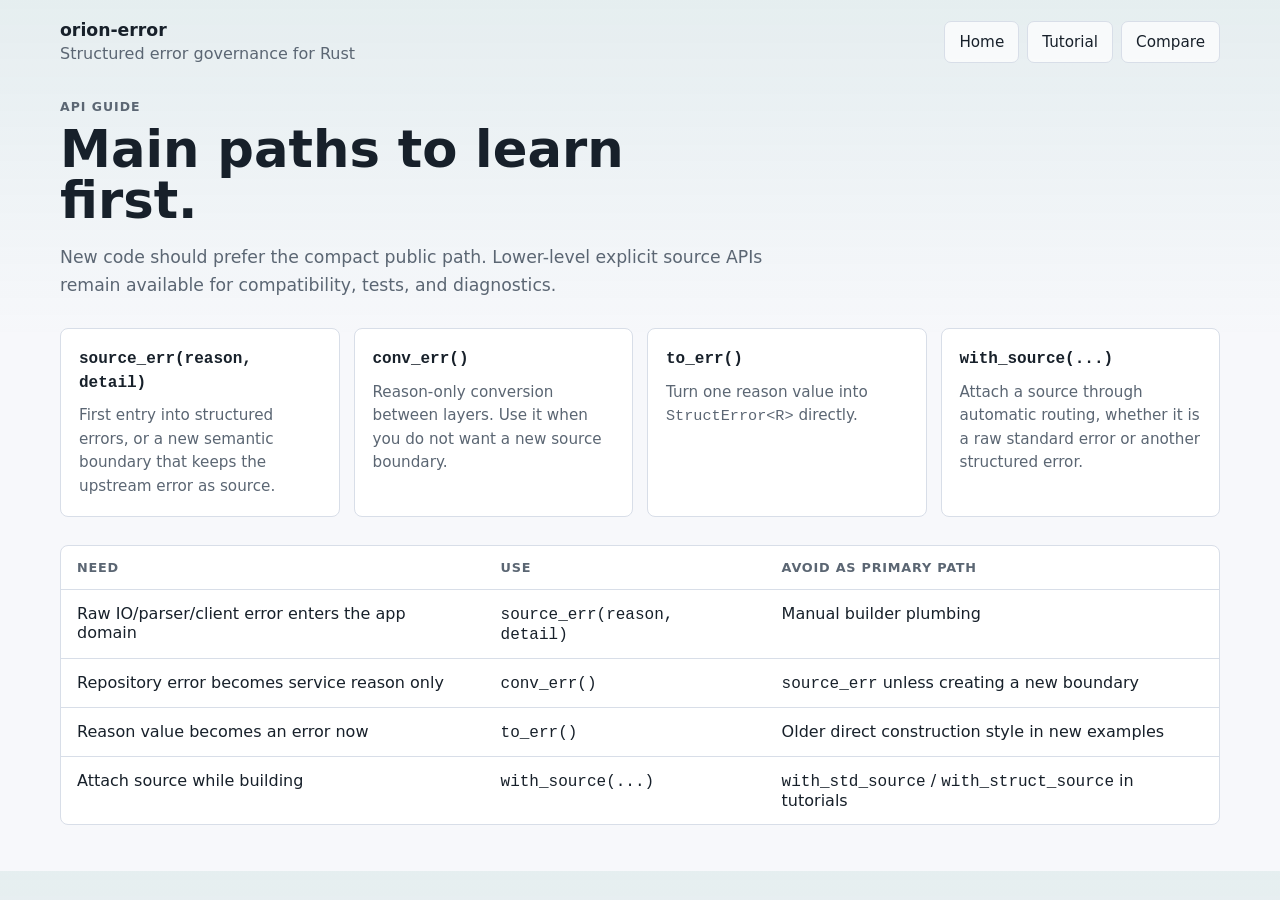
==== site/api/index.html @ 14a3f389 "feat: merge -> Call: into -> Trace:, serde_json depends on serde - Remove redundant -> Call: line (T" ====
<!doctype html>
<html lang="en">
  <head>
    <meta charset="utf-8">
    <meta name="viewport" content="width=device-width, initial-scale=1">
    <title>orion-error - API Guide</title>
    <link rel="stylesheet" href="../styles.css">
  </head>
  <body>
    <header class="wrap topbar">
      <a class="brand" href="../index.html">
        <strong>orion-error</strong>
        <span>Structured error governance for Rust</span>
      </a>
      <nav class="nav" aria-label="Primary">
        <a href="../index.html">Home</a>
        <a href="../tutorial/">Tutorial</a>
        <a href="../compare/">Compare</a>
      </nav>
    </header>

    <main class="wrap page">
      <p class="eyebrow">API guide</p>
      <h1>Main paths to learn first.</h1>
      <p class="lede">
        New code should prefer the compact public path. Lower-level explicit
        source APIs remain available for compatibility, tests, and diagnostics.
      </p>

      <section class="grid">
        <article class="card">
          <h3><code>source_err(reason, detail)</code></h3>
          <p>First entry into structured errors, or a new semantic boundary that keeps the upstream error as source.</p>
        </article>
        <article class="card">
          <h3><code>conv_err()</code></h3>
          <p>Reason-only conversion between layers. Use it when you do not want a new source boundary.</p>
        </article>
        <article class="card">
          <h3><code>to_err()</code></h3>
          <p>Turn one reason value into <code>StructError&lt;R&gt;</code> directly.</p>
        </article>
        <article class="card">
          <h3><code>with_source(...)</code></h3>
          <p>Attach a source through automatic routing, whether it is a raw standard error or another structured error.</p>
        </article>
      </section>

      <section class="table-wrap">
        <table>
          <thead>
            <tr><th>Need</th><th>Use</th><th>Avoid as primary path</th></tr>
          </thead>
          <tbody>
            <tr><td>Raw IO/parser/client error enters the app domain</td><td><code>source_err(reason, detail)</code></td><td>Manual builder plumbing</td></tr>
            <tr><td>Repository error becomes service reason only</td><td><code>conv_err()</code></td><td><code>source_err</code> unless creating a new boundary</td></tr>
            <tr><td>Reason value becomes an error now</td><td><code>to_err()</code></td><td>Older direct construction style in new examples</td></tr>
            <tr><td>Attach source while building</td><td><code>with_source(...)</code></td><td><code>with_std_source</code> / <code>with_struct_source</code> in tutorials</td></tr>
          </tbody>
        </table>
      </section>
    </main>
  </body>
</html>
---- site/styles.css ----
:root {
  --bg: #f7f8fb;
  --panel: #ffffff;
  --panel-soft: #eef6f4;
  --text: #17202a;
  --muted: #5b6673;
  --line: #d8dee8;
  --accent: #0f766e;
  --accent-dark: #115e59;
  --indigo: #4338ca;
  --amber: #b45309;
  --code-bg: #182433;
  --code-line: #2b3c50;
  --code-text: #e7eef8;
}

* {
  box-sizing: border-box;
}

html {
  scroll-behavior: smooth;
}

body {
  margin: 0;
  font-family: Inter, ui-sans-serif, system-ui, -apple-system, BlinkMacSystemFont, "Segoe UI", sans-serif;
  background:
    linear-gradient(180deg, rgba(15, 118, 110, 0.08), rgba(247, 248, 251, 0) 340px),
    var(--bg);
  color: var(--text);
}

a {
  color: inherit;
  text-decoration: none;
}

code,
pre {
  font-family: ui-monospace, SFMono-Regular, SF Mono, Consolas, "Liberation Mono", monospace;
}

.wrap {
  width: min(1160px, calc(100% - 32px));
  margin: 0 auto;
}

.topbar {
  display: flex;
  align-items: center;
  justify-content: space-between;
  gap: 20px;
  padding: 20px 0 8px;
}

.brand {
  display: grid;
  gap: 4px;
}

.brand strong {
  font-size: 1.08rem;
  letter-spacing: 0;
}

.brand span,
.eyebrow,
.lede,
.footer,
.card p,
.page-nav a,
.split-head > p {
  color: var(--muted);
}

.nav {
  display: flex;
  flex-wrap: wrap;
  gap: 8px;
  font-size: 0.95rem;
}

.nav a,
.button,
.links a,
.page-nav a {
  min-height: 42px;
  display: inline-flex;
  align-items: center;
  justify-content: center;
  padding: 10px 14px;
  border: 1px solid var(--line);
  border-radius: 7px;
  background: rgba(255, 255, 255, 0.72);
}

.nav a:hover,
.button:hover,
.links a:hover,
.page-nav a:hover {
  border-color: #9aa8bb;
  background: var(--panel);
}

.hero {
  padding: 52px 0 28px;
}

.hero-layout {
  display: grid;
  grid-template-columns: minmax(0, 1fr) minmax(420px, 0.78fr);
  gap: 34px;
  align-items: center;
}

.hero-copy {
  min-width: 0;
}

.eyebrow {
  margin: 0 0 10px;
  text-transform: uppercase;
  letter-spacing: 0.08em;
  font-size: 0.78rem;
  font-weight: 700;
}

h1 {
  margin: 0;
  max-width: 13ch;
  font-size: clamp(2.35rem, 5vw, 4.25rem);
  line-height: 1;
  letter-spacing: 0;
}

.lede {
  margin: 18px 0 0;
  max-width: 66ch;
  font-size: 1.08rem;
  line-height: 1.62;
}

.cta-row {
  display: flex;
  flex-wrap: wrap;
  gap: 10px;
  margin-top: 26px;
}

.button {
  font-weight: 700;
}

.button.primary {
  border-color: var(--accent-dark);
  background: var(--accent);
  color: #f8fffd;
}

.hero-panel,
.card,
.table-wrap,
.flow,
.toc a {
  border: 1px solid var(--line);
  border-radius: 8px;
  background: var(--panel);
}

.hero-panel {
  min-width: 0;
  padding: 16px;
  box-shadow: 0 18px 42px rgba(23, 32, 42, 0.08);
}

.panel-kicker {
  display: flex;
  align-items: center;
  justify-content: space-between;
  gap: 12px;
  margin-bottom: 12px;
  color: var(--muted);
  font-size: 0.82rem;
  font-weight: 800;
  letter-spacing: 0.08em;
  text-transform: uppercase;
}

.panel-kicker::after {
  content: "0.8";
  color: #ffffff;
  background: var(--indigo);
  border-radius: 999px;
  padding: 4px 8px;
  letter-spacing: 0;
}

pre {
  margin: 0;
  padding: 18px;
  overflow-x: auto;
  border: 1px solid var(--code-line);
  border-radius: 7px;
  background: var(--code-bg);
  color: var(--code-text);
  font-size: 0.9rem;
  line-height: 1.58;
}

.trust-bar {
  display: grid;
  grid-template-columns: repeat(5, minmax(0, 1fr));
  gap: 10px;
  margin-top: 34px;
}

.trust-bar span {
  min-height: 74px;
  display: flex;
  align-items: center;
  padding: 12px;
  border: 1px solid var(--line);
  border-radius: 8px;
  background: rgba(255, 255, 255, 0.76);
  color: var(--muted);
  line-height: 1.42;
}

.band {
  padding: 38px 0 0;
}

.head {
  display: grid;
  gap: 8px;
  margin-bottom: 18px;
}

.split-head {
  grid-template-columns: minmax(0, 0.95fr) minmax(300px, 0.72fr);
  align-items: end;
  gap: 28px;
}

.head h2 {
  margin: 0;
  font-size: clamp(1.55rem, 2.6vw, 2.35rem);
  line-height: 1.12;
  letter-spacing: 0;
}

.split-head > p {
  margin: 0;
  line-height: 1.58;
}

.grid {
  display: grid;
  grid-template-columns: repeat(4, minmax(0, 1fr));
  gap: 14px;
}

.card {
  padding: 18px;
}

.card h3 {
  margin: 0 0 10px;
  font-size: 1rem;
  line-height: 1.4;
}

.card p {
  margin: 0;
  line-height: 1.55;
  font-size: 0.95rem;
}

.flow-section {
  margin-top: 42px;
  padding: 38px 0;
  background: #edf2f7;
  border-top: 1px solid var(--line);
  border-bottom: 1px solid var(--line);
}

.flow {
  margin: 0;
  padding: 16px;
  overflow-x: auto;
}

.flow svg {
  display: block;
  width: 100%;
  min-width: 820px;
  height: auto;
}

.table-wrap {
  overflow-x: auto;
}

table {
  width: 100%;
  min-width: 720px;
  border-collapse: collapse;
}

th,
td {
  padding: 14px 16px;
  text-align: left;
  vertical-align: top;
  border-bottom: 1px solid var(--line);
}

th {
  font-size: 0.8rem;
  text-transform: uppercase;
  letter-spacing: 0.06em;
  color: var(--muted);
}

tbody tr:last-child td {
  border-bottom: 0;
}

.links {
  display: flex;
  flex-wrap: wrap;
  gap: 10px;
}

.footer {
  padding: 32px 0 38px;
  font-size: 0.92rem;
}

.page {
  padding: 28px 0 46px;
}

.page h1 {
  max-width: 17ch;
  font-size: clamp(2.05rem, 4vw, 3.35rem);
}

.page-nav {
  display: flex;
  flex-wrap: wrap;
  gap: 10px;
  margin-top: 20px;
}

.toc {
  display: grid;
  gap: 10px;
}

.toc a {
  padding: 12px 14px;
}

.page section {
  margin-top: 28px;
}

.page section h2 {
  margin: 0 0 12px;
  font-size: 1.35rem;
}

@media (max-width: 1040px) {
  .hero-layout,
  .split-head {
    grid-template-columns: 1fr;
  }

  .hero-panel {
    max-width: 760px;
  }

  .grid,
  .trust-bar {
    grid-template-columns: repeat(2, minmax(0, 1fr));
  }
}

@media (max-width: 720px) {
  .wrap {
    width: min(100% - 24px, 1160px);
  }

  .topbar {
    flex-direction: column;
    align-items: flex-start;
  }

  .hero {
    padding-top: 34px;
  }

  h1,
  .page h1 {
    max-width: none;
  }

  .grid,
  .trust-bar {
    grid-template-columns: 1fr;
  }

  .nav a,
  .button,
  .links a,
  .page-nav a {
    min-height: 40px;
  }
}
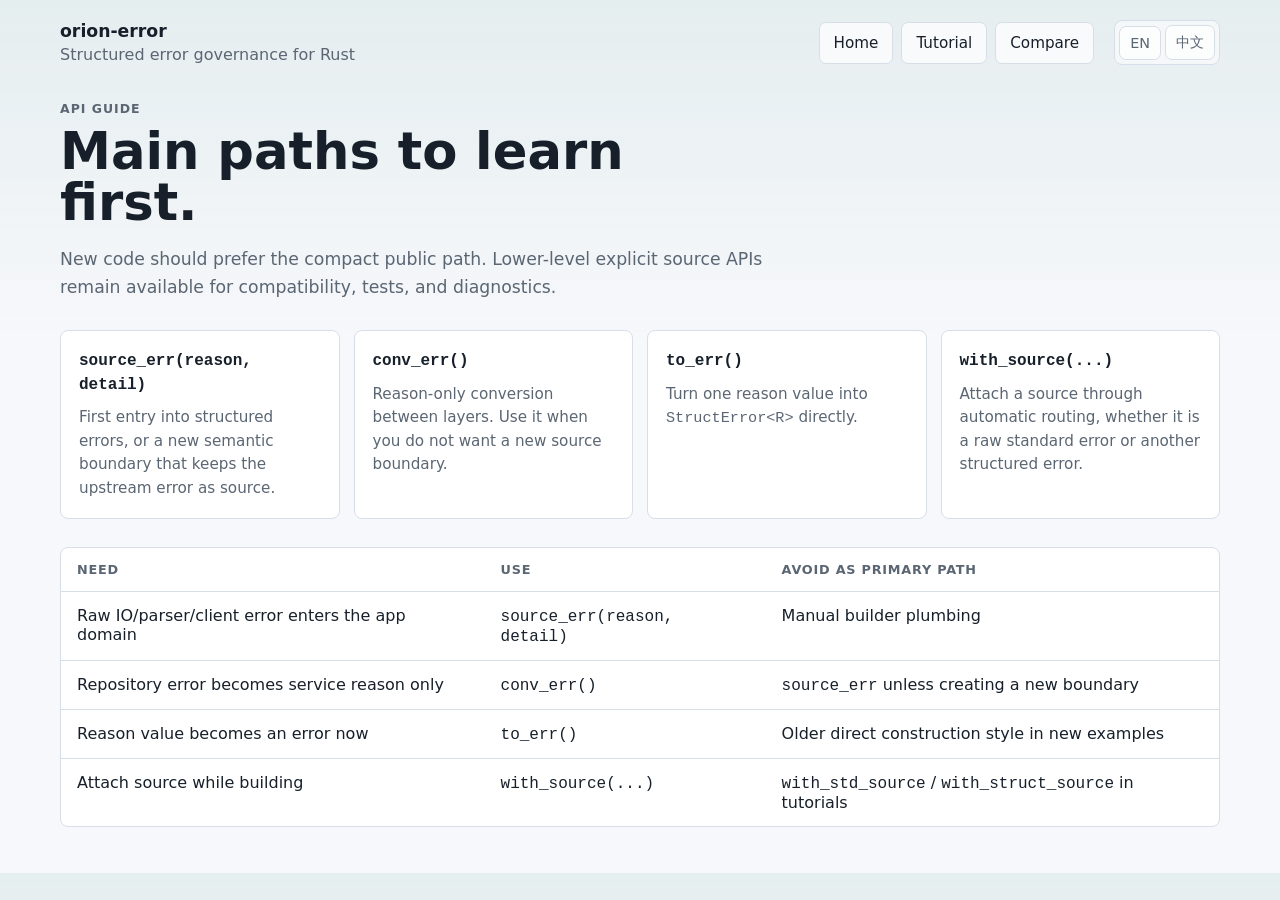
==== commit 0dc7ab2b: "refactor" ====
--- a/site/api/index.html
+++ b/site/api/index.html
@@ -1,5 +1,5 @@
 <!doctype html>
-<html lang="en">
+<html lang="en" data-page="api">
   <head>
     <meta charset="utf-8">
     <meta name="viewport" content="width=device-width, initial-scale=1">
@@ -10,55 +10,60 @@
     <header class="wrap topbar">
       <a class="brand" href="../index.html">
         <strong>orion-error</strong>
-        <span>Structured error governance for Rust</span>
+        <span data-i18n="brand.tagline">Structured error governance for Rust</span>
       </a>
       <nav class="nav" aria-label="Primary">
-        <a href="../index.html">Home</a>
-        <a href="../tutorial/">Tutorial</a>
-        <a href="../compare/">Compare</a>
+        <a href="../index.html" data-i18n="nav.home">Home</a>
+        <a href="../tutorial/" data-i18n="nav.tutorial">Tutorial</a>
+        <a href="../compare/" data-i18n="nav.compare">Compare</a>
       </nav>
+      <div class="language-toggle" aria-label="Language">
+        <button type="button" data-lang-switch="en">EN</button>
+        <button type="button" data-lang-switch="zh">中文</button>
+      </div>
     </header>
 
     <main class="wrap page">
-      <p class="eyebrow">API guide</p>
-      <h1>Main paths to learn first.</h1>
-      <p class="lede">
-        New code should prefer the compact public path. Lower-level explicit
-        source APIs remain available for compatibility, tests, and diagnostics.
+      <p class="eyebrow" data-i18n="api.eyebrow">API guide</p>
+      <h1 data-i18n="api.title">Main paths to learn first.</h1>
+      <p class="lede" data-i18n="api.lede">
+        New code should prefer the compact public path. Lower-level explicit source APIs remain available for
+        compatibility, tests, and diagnostics.
       </p>
 
       <section class="grid">
         <article class="card">
           <h3><code>source_err(reason, detail)</code></h3>
-          <p>First entry into structured errors, or a new semantic boundary that keeps the upstream error as source.</p>
+          <p data-i18n="api.card.source">First entry into structured errors, or a new semantic boundary that keeps the upstream error as source.</p>
         </article>
         <article class="card">
           <h3><code>conv_err()</code></h3>
-          <p>Reason-only conversion between layers. Use it when you do not want a new source boundary.</p>
+          <p data-i18n="api.card.conv">Reason-only conversion between layers. Use it when you do not want a new source boundary.</p>
         </article>
         <article class="card">
           <h3><code>to_err()</code></h3>
-          <p>Turn one reason value into <code>StructError&lt;R&gt;</code> directly.</p>
+          <p data-i18n="api.card.toerr">Turn one reason value into <code>StructError&lt;R&gt;</code> directly.</p>
         </article>
         <article class="card">
           <h3><code>with_source(...)</code></h3>
-          <p>Attach a source through automatic routing, whether it is a raw standard error or another structured error.</p>
+          <p data-i18n="api.card.withsource">Attach a source through automatic routing, whether it is a raw standard error or another structured error.</p>
         </article>
       </section>
 
       <section class="table-wrap">
         <table>
           <thead>
-            <tr><th>Need</th><th>Use</th><th>Avoid as primary path</th></tr>
+            <tr><th data-i18n="api.table.need">Need</th><th data-i18n="api.table.use">Use</th><th data-i18n="api.table.avoid">Avoid as primary path</th></tr>
           </thead>
           <tbody>
-            <tr><td>Raw IO/parser/client error enters the app domain</td><td><code>source_err(reason, detail)</code></td><td>Manual builder plumbing</td></tr>
-            <tr><td>Repository error becomes service reason only</td><td><code>conv_err()</code></td><td><code>source_err</code> unless creating a new boundary</td></tr>
-            <tr><td>Reason value becomes an error now</td><td><code>to_err()</code></td><td>Older direct construction style in new examples</td></tr>
-            <tr><td>Attach source while building</td><td><code>with_source(...)</code></td><td><code>with_std_source</code> / <code>with_struct_source</code> in tutorials</td></tr>
+            <tr><td data-i18n="api.table.raw.need">Raw IO/parser/client error enters the app domain</td><td><code>source_err(reason, detail)</code></td><td data-i18n="api.table.raw.avoid">Manual builder plumbing</td></tr>
+            <tr><td data-i18n="api.table.conv.need">Repository error becomes service reason only</td><td><code>conv_err()</code></td><td data-i18n="api.table.conv.avoid"><code>source_err</code> unless creating a new boundary</td></tr>
+            <tr><td data-i18n="api.table.toerr.need">Reason value becomes an error now</td><td><code>to_err()</code></td><td data-i18n="api.table.toerr.avoid">Older direct construction style in new examples</td></tr>
+            <tr><td data-i18n="api.table.source.need">Attach source while building</td><td><code>with_source(...)</code></td><td data-i18n="api.table.source.avoid"><code>with_std_source</code> / <code>with_struct_source</code> in tutorials</td></tr>
           </tbody>
         </table>
       </section>
     </main>
+    <script src="../i18n.js"></script>
   </body>
 </html>
--- a/site/styles.css
+++ b/site/styles.css
@@ -1,90 +1,40 @@
 :root {
   --bg: #f7f8fb;
   --panel: #ffffff;
-  --panel-soft: #eef6f4;
   --text: #17202a;
   --muted: #5b6673;
   --line: #d8dee8;
   --accent: #0f766e;
   --accent-dark: #115e59;
   --indigo: #4338ca;
-  --amber: #b45309;
   --code-bg: #182433;
   --code-line: #2b3c50;
   --code-text: #e7eef8;
 }
 
-* {
-  box-sizing: border-box;
-}
-
-html {
-  scroll-behavior: smooth;
-}
-
+* { box-sizing: border-box; }
+html { scroll-behavior: smooth; }
 body {
   margin: 0;
   font-family: Inter, ui-sans-serif, system-ui, -apple-system, BlinkMacSystemFont, "Segoe UI", sans-serif;
-  background:
-    linear-gradient(180deg, rgba(15, 118, 110, 0.08), rgba(247, 248, 251, 0) 340px),
-    var(--bg);
+  background: linear-gradient(180deg, rgba(15, 118, 110, 0.08), rgba(247, 248, 251, 0) 340px), var(--bg);
   color: var(--text);
 }
-
-a {
-  color: inherit;
-  text-decoration: none;
-}
-
-code,
-pre {
-  font-family: ui-monospace, SFMono-Regular, SF Mono, Consolas, "Liberation Mono", monospace;
-}
-
-.wrap {
-  width: min(1160px, calc(100% - 32px));
-  margin: 0 auto;
-}
-
+a { color: inherit; text-decoration: none; }
+code, pre { font-family: ui-monospace, SFMono-Regular, SF Mono, Consolas, "Liberation Mono", monospace; }
+.wrap { width: min(1160px, calc(100% - 32px)); margin: 0 auto; }
 .topbar {
-  display: flex;
-  align-items: center;
-  justify-content: space-between;
+  display: grid;
+  grid-template-columns: 1fr auto auto;
+  align-items: center;
   gap: 20px;
   padding: 20px 0 8px;
 }
-
-.brand {
-  display: grid;
-  gap: 4px;
-}
-
-.brand strong {
-  font-size: 1.08rem;
-  letter-spacing: 0;
-}
-
-.brand span,
-.eyebrow,
-.lede,
-.footer,
-.card p,
-.page-nav a,
-.split-head > p {
-  color: var(--muted);
-}
-
-.nav {
-  display: flex;
-  flex-wrap: wrap;
-  gap: 8px;
-  font-size: 0.95rem;
-}
-
-.nav a,
-.button,
-.links a,
-.page-nav a {
+.brand { display: grid; gap: 4px; }
+.brand strong { font-size: 1.08rem; letter-spacing: 0; }
+.brand span, .eyebrow, .lede, .footer, .card p, .split-head > p { color: var(--muted); }
+.nav { display: flex; flex-wrap: wrap; gap: 8px; font-size: 0.95rem; }
+.nav a, .button, .links a, .language-toggle button {
   min-height: 42px;
   display: inline-flex;
   align-items: center;
@@ -94,30 +44,40 @@
   border-radius: 7px;
   background: rgba(255, 255, 255, 0.72);
 }
-
-.nav a:hover,
-.button:hover,
-.links a:hover,
-.page-nav a:hover {
+.nav a:hover, .button:hover, .links a:hover, .language-toggle button:hover {
   border-color: #9aa8bb;
   background: var(--panel);
 }
-
-.hero {
-  padding: 52px 0 28px;
-}
-
+.language-toggle {
+  display: inline-flex;
+  align-items: center;
+  gap: 4px;
+  padding: 4px;
+  border: 1px solid var(--line);
+  border-radius: 8px;
+  background: rgba(255, 255, 255, 0.58);
+}
+.language-toggle button {
+  min-height: 34px;
+  padding: 7px 10px;
+  color: var(--muted);
+  cursor: pointer;
+  font: inherit;
+  font-size: 0.9rem;
+}
+.language-toggle button.is-active {
+  border-color: var(--accent-dark);
+  background: var(--accent);
+  color: #ffffff;
+}
+.hero { padding: 52px 0 28px; }
 .hero-layout {
   display: grid;
   grid-template-columns: minmax(0, 1fr) minmax(420px, 0.78fr);
   gap: 34px;
   align-items: center;
 }
-
-.hero-copy {
-  min-width: 0;
-}
-
+.hero-copy, .hero-panel { min-width: 0; }
 .eyebrow {
   margin: 0 0 10px;
   text-transform: uppercase;
@@ -125,7 +85,6 @@
   font-size: 0.78rem;
   font-weight: 700;
 }
-
 h1 {
   margin: 0;
   max-width: 13ch;
@@ -133,47 +92,16 @@
   line-height: 1;
   letter-spacing: 0;
 }
-
-.lede {
-  margin: 18px 0 0;
-  max-width: 66ch;
-  font-size: 1.08rem;
-  line-height: 1.62;
-}
-
-.cta-row {
-  display: flex;
-  flex-wrap: wrap;
-  gap: 10px;
-  margin-top: 26px;
-}
-
-.button {
-  font-weight: 700;
-}
-
-.button.primary {
-  border-color: var(--accent-dark);
-  background: var(--accent);
-  color: #f8fffd;
-}
-
-.hero-panel,
-.card,
-.table-wrap,
-.flow,
-.toc a {
+.lede { margin: 18px 0 0; max-width: 66ch; font-size: 1.08rem; line-height: 1.62; }
+.cta-row { display: flex; flex-wrap: wrap; gap: 10px; margin-top: 26px; }
+.button { font-weight: 700; }
+.button.primary { border-color: var(--accent-dark); background: var(--accent); color: #f8fffd; }
+.hero-panel, .card, .table-wrap, .flow {
   border: 1px solid var(--line);
   border-radius: 8px;
   background: var(--panel);
 }
-
-.hero-panel {
-  min-width: 0;
-  padding: 16px;
-  box-shadow: 0 18px 42px rgba(23, 32, 42, 0.08);
-}
-
+.hero-panel { padding: 16px; box-shadow: 0 18px 42px rgba(23, 32, 42, 0.08); }
 .panel-kicker {
   display: flex;
   align-items: center;
@@ -186,7 +114,6 @@
   letter-spacing: 0.08em;
   text-transform: uppercase;
 }
-
 .panel-kicker::after {
   content: "0.8";
   color: #ffffff;
@@ -195,7 +122,6 @@
   padding: 4px 8px;
   letter-spacing: 0;
 }
-
 pre {
   margin: 0;
   padding: 18px;
@@ -207,18 +133,17 @@
   font-size: 0.9rem;
   line-height: 1.58;
 }
-
 .trust-bar {
   display: grid;
   grid-template-columns: repeat(5, minmax(0, 1fr));
   gap: 10px;
   margin-top: 34px;
 }
-
 .trust-bar span {
   min-height: 74px;
-  display: flex;
-  align-items: center;
+  display: grid;
+  align-content: start;
+  gap: 8px;
   padding: 12px;
   border: 1px solid var(--line);
   border-radius: 8px;
@@ -227,56 +152,28 @@
   line-height: 1.42;
 }
 
-.band {
-  padding: 38px 0 0;
-}
-
-.head {
-  display: grid;
-  gap: 8px;
-  margin-bottom: 18px;
-}
-
+.trust-bar code {
+  color: var(--text);
+  font-size: 1rem;
+}
+
+.trust-bar span span {
+  font-size: 0.95rem;
+}
+.band { padding: 38px 0 0; }
+.head { display: grid; gap: 8px; margin-bottom: 18px; }
 .split-head {
   grid-template-columns: minmax(0, 0.95fr) minmax(300px, 0.72fr);
   align-items: end;
   gap: 28px;
 }
-
-.head h2 {
-  margin: 0;
-  font-size: clamp(1.55rem, 2.6vw, 2.35rem);
-  line-height: 1.12;
-  letter-spacing: 0;
-}
-
-.split-head > p {
-  margin: 0;
-  line-height: 1.58;
-}
-
-.grid {
-  display: grid;
-  grid-template-columns: repeat(4, minmax(0, 1fr));
-  gap: 14px;
-}
-
-.card {
-  padding: 18px;
-}
-
-.card h3 {
-  margin: 0 0 10px;
-  font-size: 1rem;
-  line-height: 1.4;
-}
-
-.card p {
-  margin: 0;
-  line-height: 1.55;
-  font-size: 0.95rem;
-}
-
+.head h2 { margin: 0; font-size: clamp(1.55rem, 2.6vw, 2.35rem); line-height: 1.12; letter-spacing: 0; }
+.split-head > p { margin: 0; line-height: 1.58; }
+.grid { display: grid; grid-template-columns: repeat(4, minmax(0, 1fr)); gap: 14px; }
+.why-grid { grid-template-columns: repeat(3, minmax(0, 1fr)); }
+.card { padding: 18px; }
+.card h3 { margin: 0 0 10px; font-size: 1rem; line-height: 1.4; }
+.card p { margin: 0; line-height: 1.55; font-size: 0.95rem; }
 .flow-section {
   margin-top: 42px;
   padding: 38px 0;
@@ -284,138 +181,42 @@
   border-top: 1px solid var(--line);
   border-bottom: 1px solid var(--line);
 }
-
-.flow {
-  margin: 0;
-  padding: 16px;
-  overflow-x: auto;
-}
-
-.flow svg {
-  display: block;
-  width: 100%;
-  min-width: 820px;
-  height: auto;
-}
-
-.table-wrap {
-  overflow-x: auto;
-}
-
-table {
-  width: 100%;
-  min-width: 720px;
-  border-collapse: collapse;
-}
-
-th,
-td {
-  padding: 14px 16px;
-  text-align: left;
-  vertical-align: top;
-  border-bottom: 1px solid var(--line);
-}
-
-th {
-  font-size: 0.8rem;
-  text-transform: uppercase;
-  letter-spacing: 0.06em;
-  color: var(--muted);
-}
-
-tbody tr:last-child td {
-  border-bottom: 0;
-}
-
-.links {
-  display: flex;
-  flex-wrap: wrap;
-  gap: 10px;
-}
-
-.footer {
-  padding: 32px 0 38px;
-  font-size: 0.92rem;
-}
-
-.page {
-  padding: 28px 0 46px;
-}
-
-.page h1 {
-  max-width: 17ch;
-  font-size: clamp(2.05rem, 4vw, 3.35rem);
-}
-
-.page-nav {
-  display: flex;
-  flex-wrap: wrap;
-  gap: 10px;
-  margin-top: 20px;
-}
-
-.toc {
-  display: grid;
-  gap: 10px;
-}
-
-.toc a {
-  padding: 12px 14px;
-}
-
-.page section {
-  margin-top: 28px;
-}
-
-.page section h2 {
-  margin: 0 0 12px;
-  font-size: 1.35rem;
-}
+.flow { margin: 0; padding: 16px; overflow-x: auto; }
+.flow svg { display: block; width: 100%; min-width: 820px; height: auto; }
+.table-wrap { overflow-x: auto; }
+table { width: 100%; min-width: 720px; border-collapse: collapse; }
+th, td { padding: 14px 16px; text-align: left; vertical-align: top; border-bottom: 1px solid var(--line); }
+th { font-size: 0.8rem; text-transform: uppercase; letter-spacing: 0.06em; color: var(--muted); }
+tbody tr:last-child td { border-bottom: 0; }
+.links { display: flex; flex-wrap: wrap; gap: 10px; }
+.footer { padding: 32px 0 38px; font-size: 0.92rem; }
+.page { padding: 28px 0 46px; }
+.page h1 { max-width: 17ch; font-size: clamp(2.05rem, 4vw, 3.35rem); }
+.page section { margin-top: 28px; }
+.page section h2 { margin: 0 0 12px; font-size: 1.35rem; }
 
 @media (max-width: 1040px) {
-  .hero-layout,
-  .split-head {
-    grid-template-columns: 1fr;
-  }
-
-  .hero-panel {
-    max-width: 760px;
-  }
-
-  .grid,
-  .trust-bar {
-    grid-template-columns: repeat(2, minmax(0, 1fr));
-  }
-}
-
+  .hero-layout, .split-head { grid-template-columns: 1fr; }
+  .hero-panel { max-width: 760px; }
+  .grid, .trust-bar { grid-template-columns: repeat(2, minmax(0, 1fr)); }
+}
 @media (max-width: 720px) {
-  .wrap {
-    width: min(100% - 24px, 1160px);
-  }
-
-  .topbar {
-    flex-direction: column;
-    align-items: flex-start;
-  }
-
-  .hero {
-    padding-top: 34px;
-  }
-
-  h1,
-  .page h1 {
-    max-width: none;
-  }
-
-  .grid,
-  .trust-bar {
-    grid-template-columns: 1fr;
-  }
-
-  .nav a,
-  .button,
-  .links a,
-  .page-nav a {
-    min-height: 40px;
-  }
-}
+  .wrap { width: min(100% - 24px, 1160px); }
+  .topbar { grid-template-columns: 1fr; align-items: flex-start; }
+  .hero { padding-top: 34px; }
+  h1, .page h1 { max-width: none; }
+  .grid, .trust-bar { grid-template-columns: 1fr; }
+  .nav a, .button, .links a, .language-toggle button { min-height: 40px; }
+}
+
+html[lang="zh-CN"] h1 {
+  max-width: 11ch;
+  font-size: clamp(2.15rem, 4.4vw, 3.95rem);
+}
+
+html[lang="zh-CN"] .lede,
+html[lang="zh-CN"] .split-head > p,
+html[lang="zh-CN"] .card p,
+html[lang="zh-CN"] .trust-bar span span {
+  line-height: 1.5;
+}
